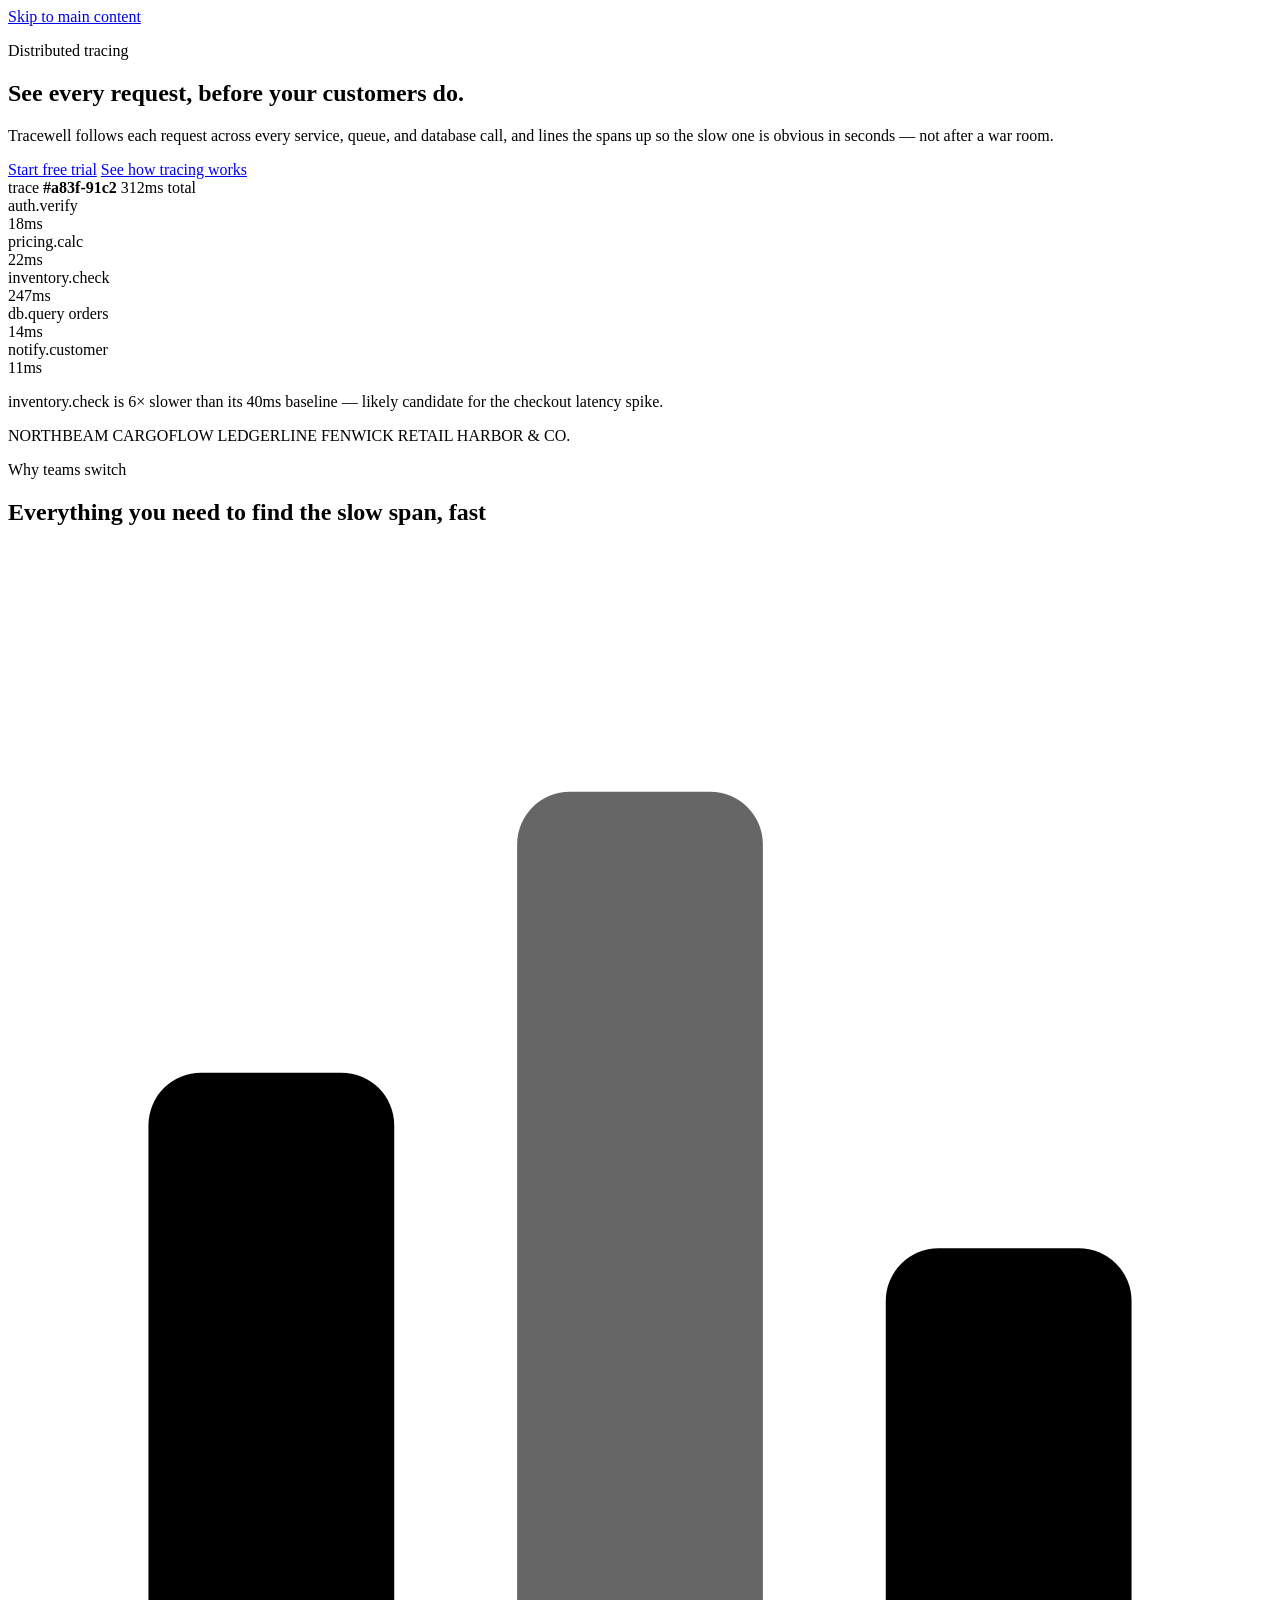
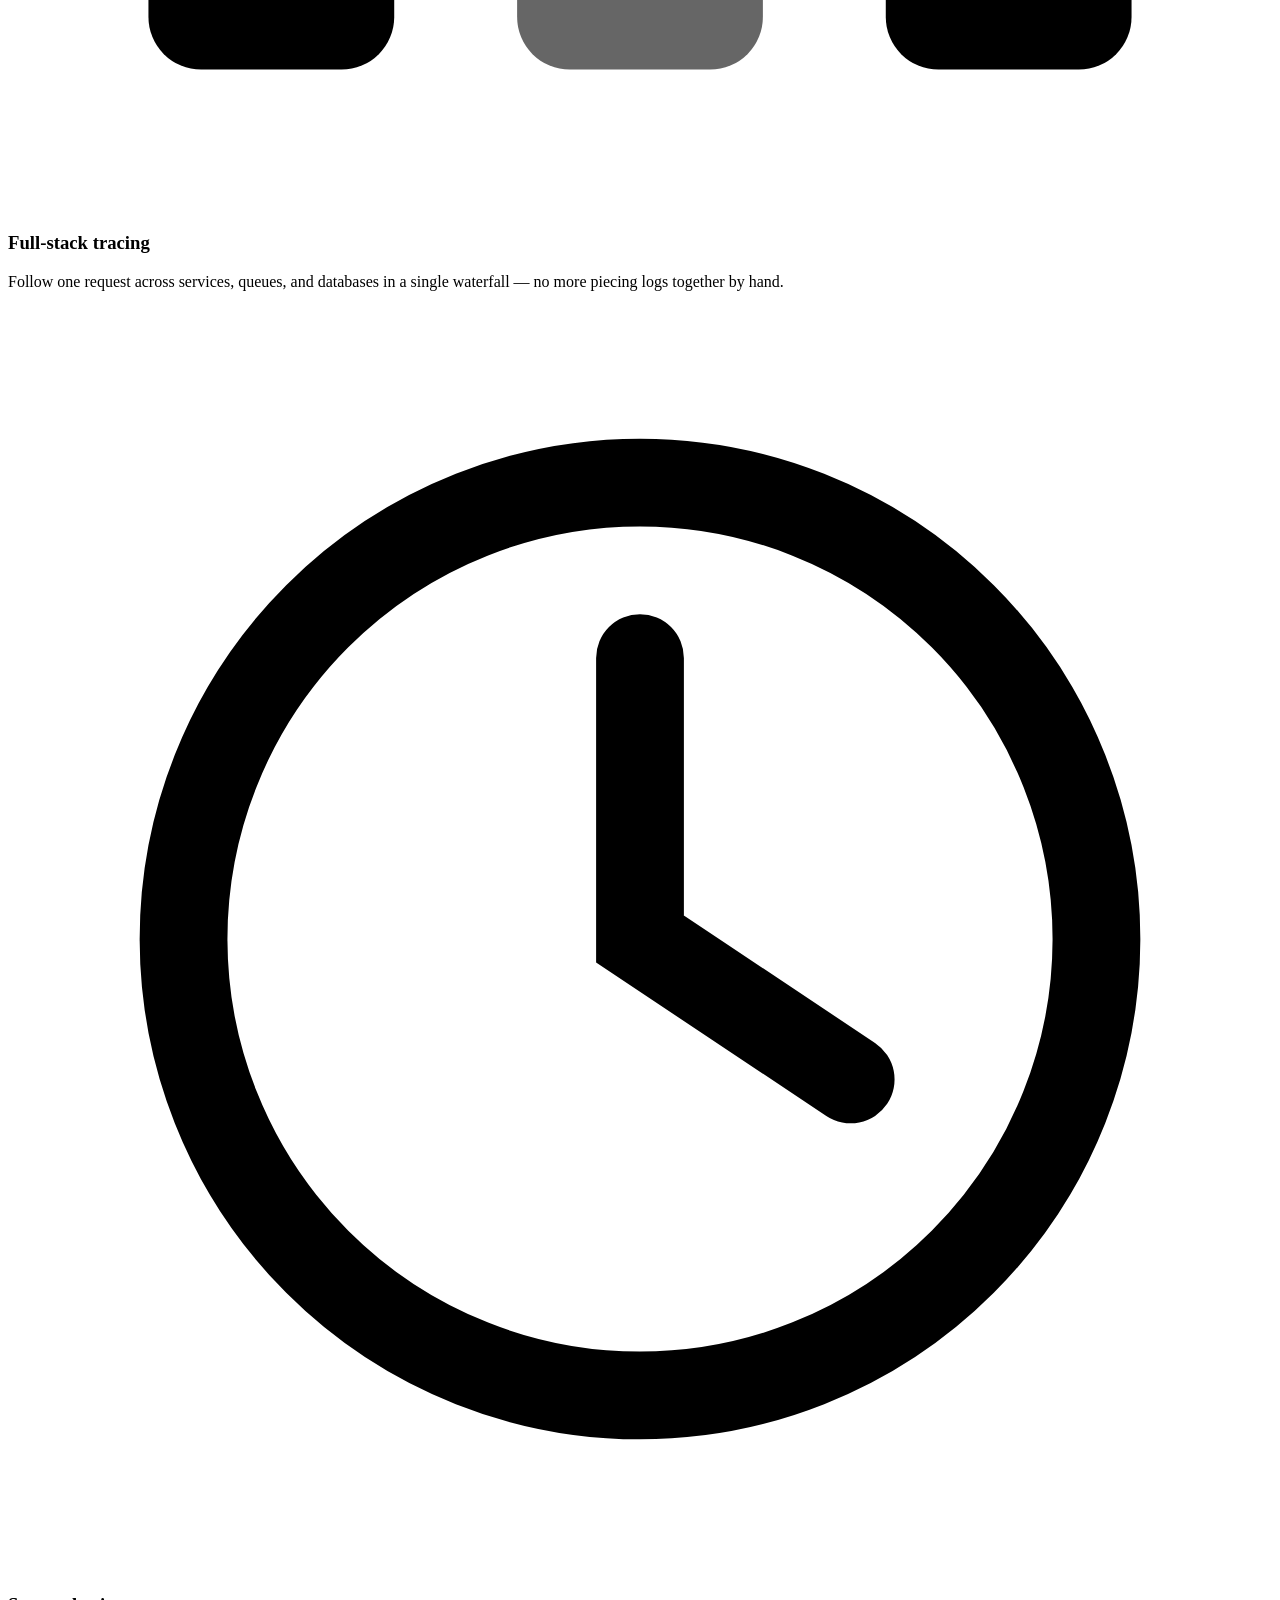
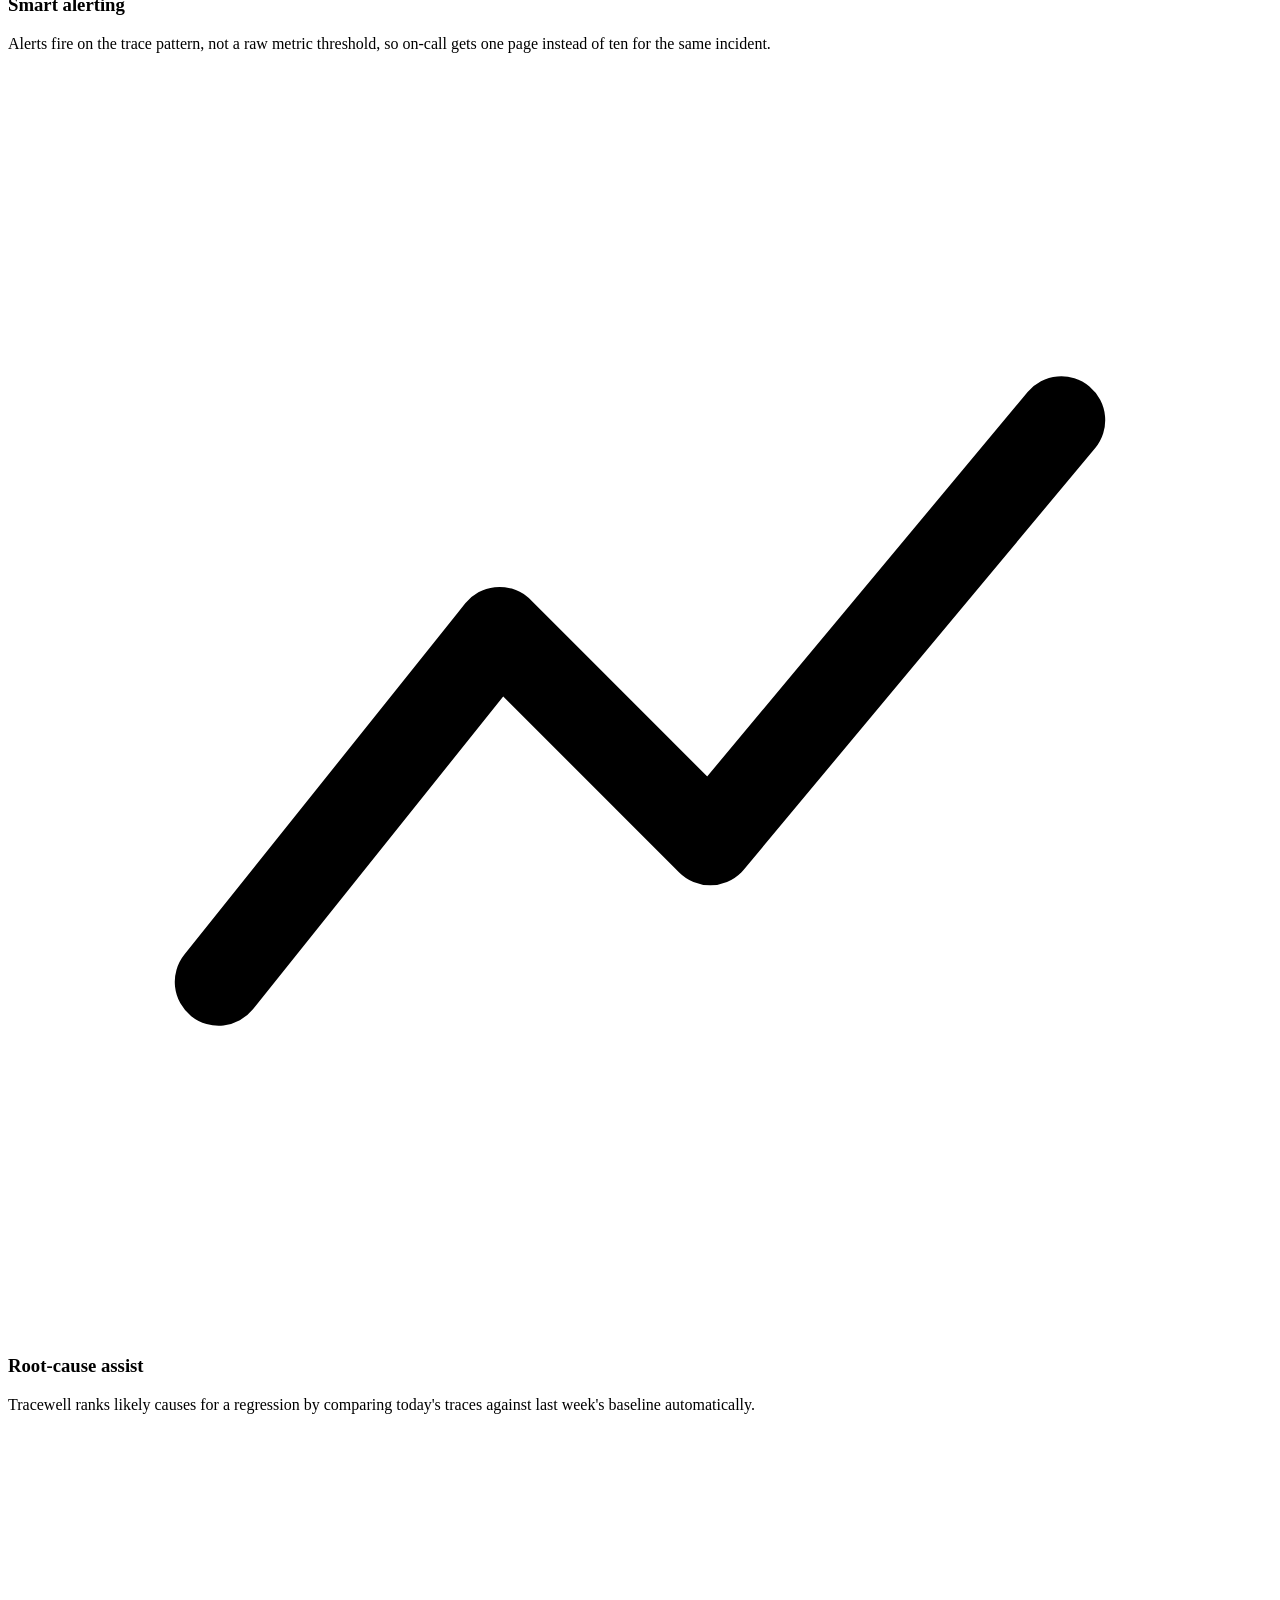
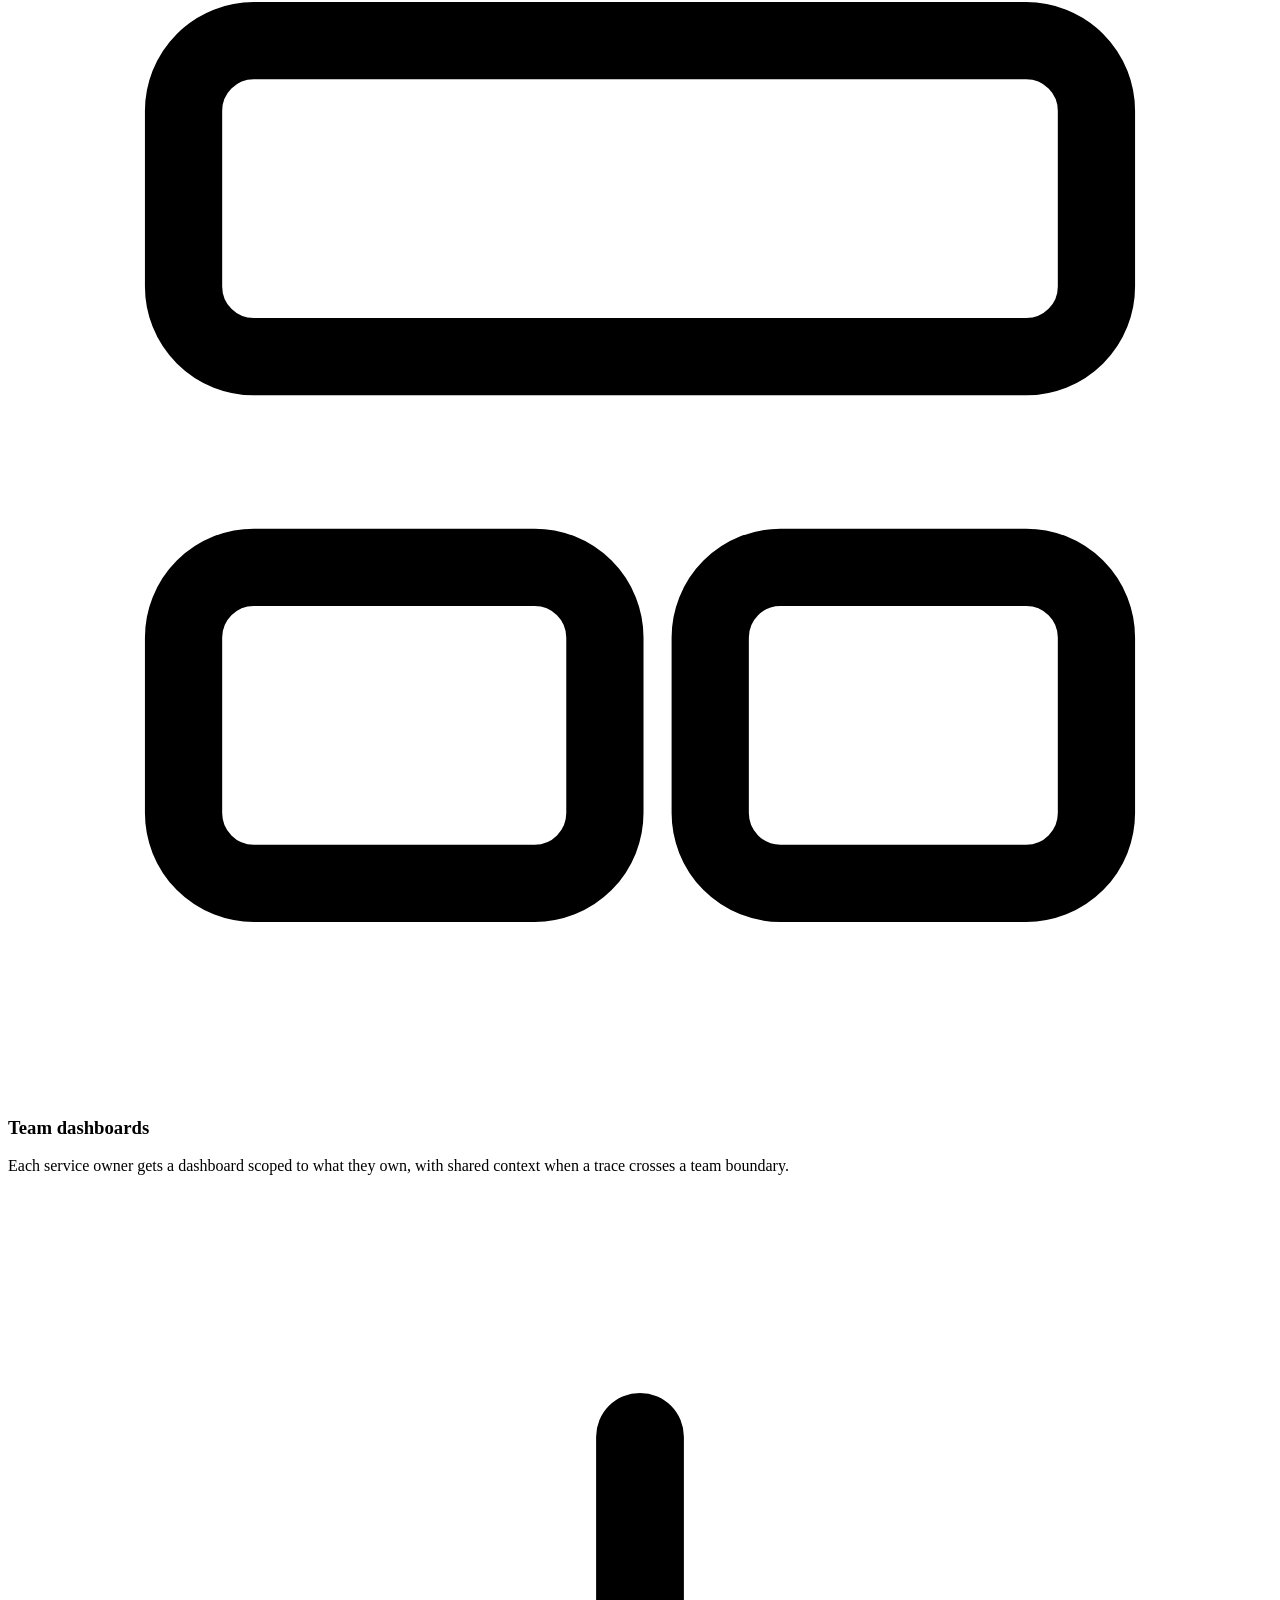
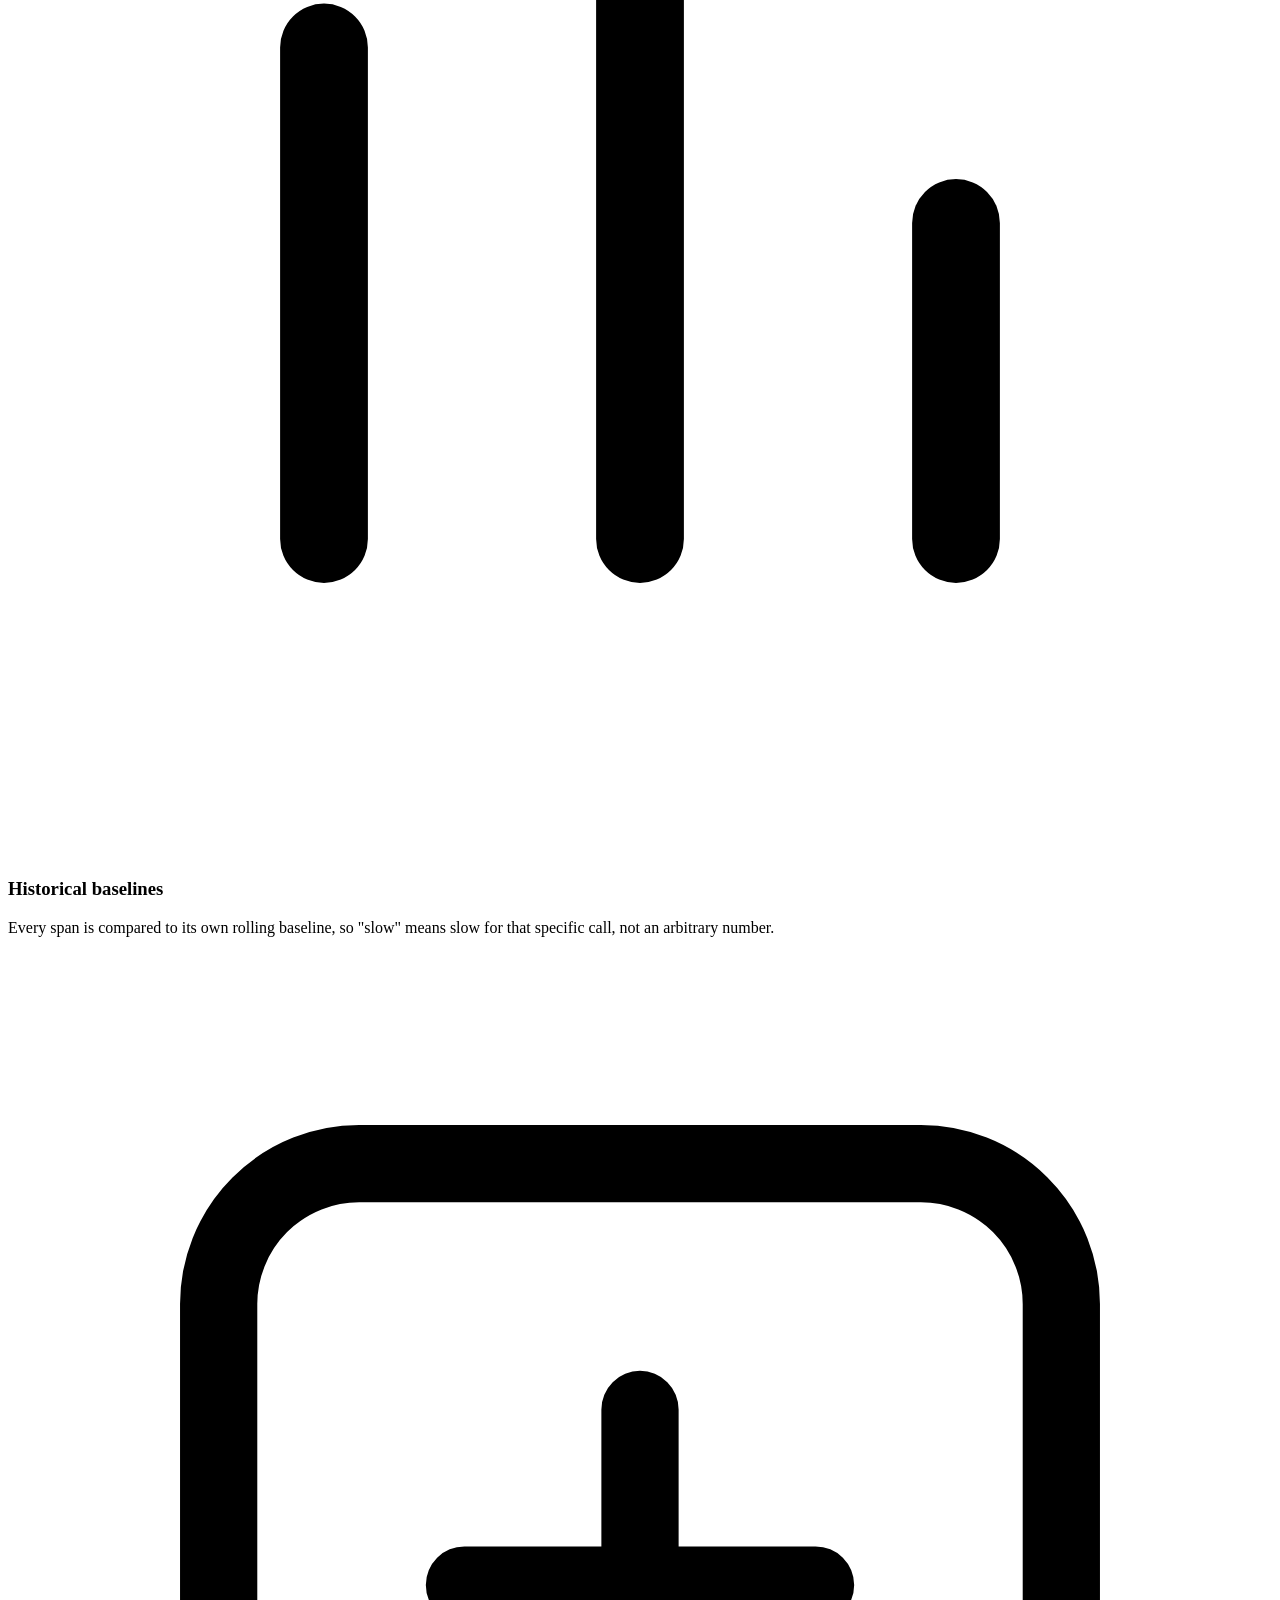
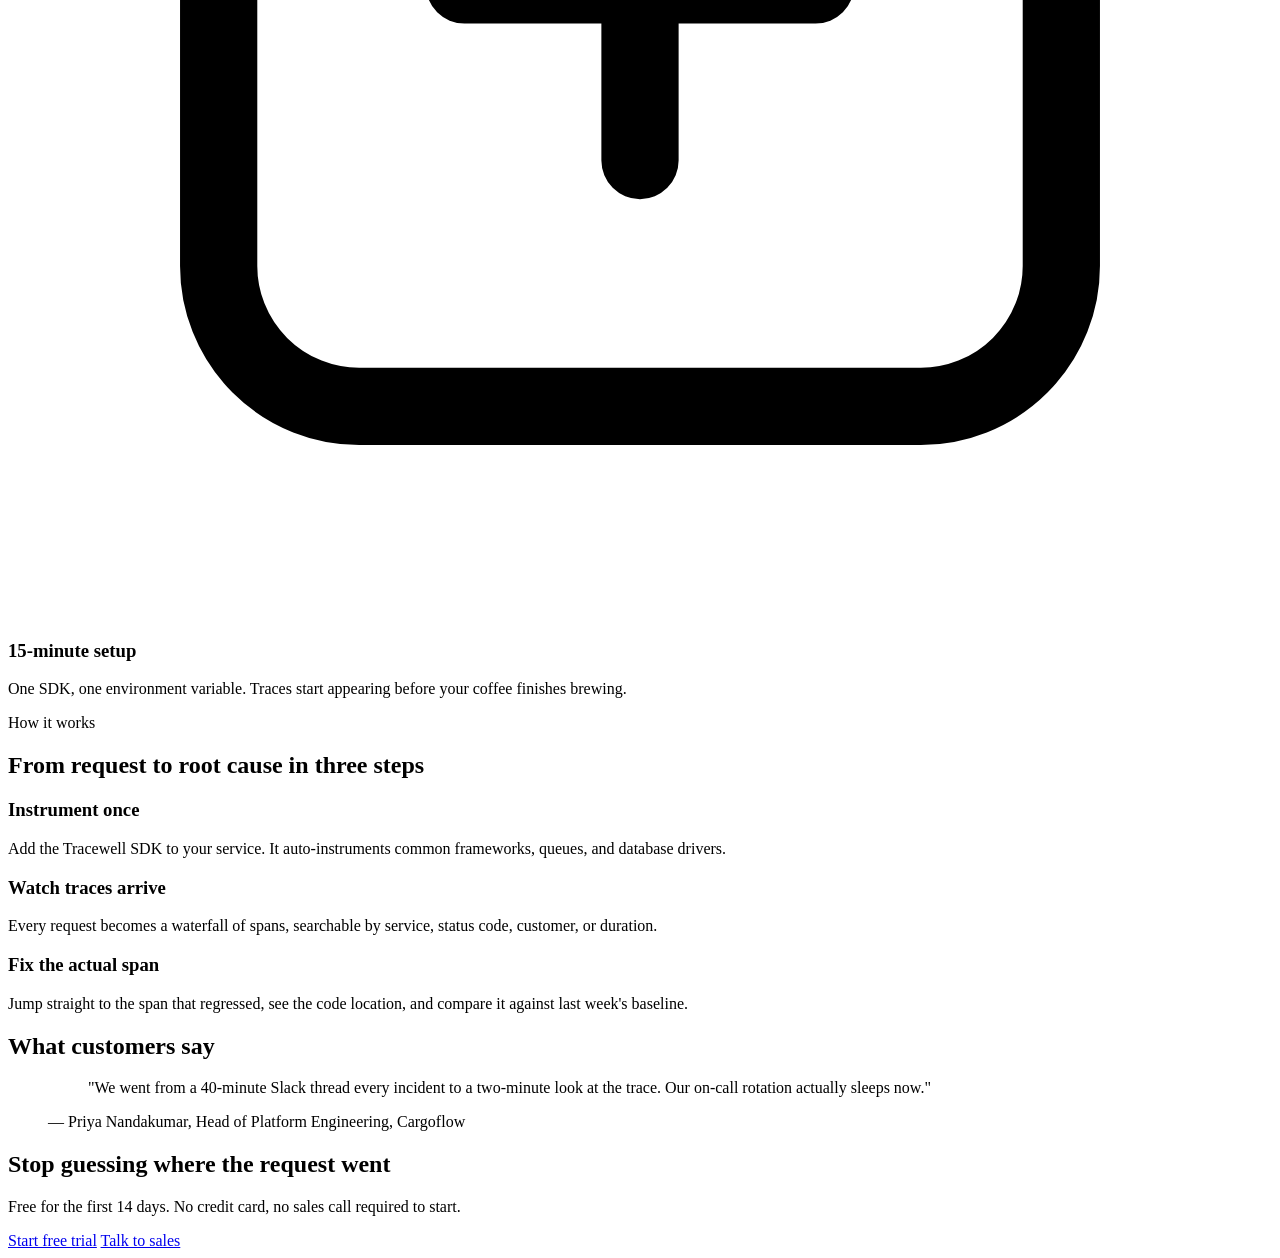
==== index.html @ ec026b96 "Add Tracewell marketing site via upload" ====
<!DOCTYPE html>
<html lang="en">
<head>
<meta charset="UTF-8">
<meta name="viewport" content="width=device-width, initial-scale=1">
<title>Tracewell — Distributed tracing for backend teams</title>
<meta name="description" content="Tracewell shows you exactly where a request slows down across every service, queue, and database — so on-call stays calm and customers never notice.">
<link rel="canonical" href="https://www.tracewell.example/index.html">
<link rel="icon" href="data:image/svg+xml,%3Csvg xmlns='http://www.w3.org/2000/svg' viewBox='0 0 28 28'%3E%3Crect width='28' height='28' rx='6' fill='%2314181B'/%3E%3Crect x='6' y='9' width='9' height='3' rx='1.5' fill='%230EA5A0'/%3E%3Crect x='6' y='14' width='16' height='3' rx='1.5' fill='%23F2A93B'/%3E%3Crect x='6' y='19' width='6' height='3' rx='1.5' fill='%230EA5A0'/%3E%3C/svg%3E">

<meta property="og:type" content="website">
<meta property="og:site_name" content="Tracewell">
<meta property="og:title" content="Tracewell — Distributed tracing for backend teams">
<meta property="og:description" content="See where every request slows down, across every service, in one waterfall view.">
<meta property="og:url" content="https://www.tracewell.example/index.html">
<meta name="twitter:card" content="summary_large_image">
<meta name="twitter:title" content="Tracewell — Distributed tracing for backend teams">
<meta name="twitter:description" content="See where every request slows down, across every service, in one waterfall view.">

<link rel="preconnect" href="https://fonts.googleapis.com">
<link rel="preconnect" href="https://fonts.gstatic.com" crossorigin>
<link href="https://fonts.googleapis.com/css2?family=IBM+Plex+Mono:wght@500&family=IBM+Plex+Sans:wght@400;500;600&family=Space+Grotesk:wght@500;600;700&display=swap" rel="stylesheet">
<link rel="stylesheet" href="assets/styles.css">

<script type="application/ld+json">
{
  "@context": "https://schema.org",
  "@type": "Organization",
  "name": "Tracewell, Inc.",
  "url": "https://www.tracewell.example/",
  "logo": "https://www.tracewell.example/assets/logo.png",
  "description": "Tracewell builds distributed tracing and observability tools for backend engineering teams.",
  "contactPoint": {
    "@type": "ContactPoint",
    "email": "hello@tracewell.example",
    "contactType": "sales"
  }
}
</script>
</head>
<body>
<a class="skip-link" href="#main">Skip to main content</a>
<site-header current="home"></site-header>

<main id="main">

  <section class="hero">
    <div class="container hero__grid">
      <div>
        <p class="eyebrow">Distributed tracing</p>
        <h1>See every request, before your customers do.</h1>
        <p class="hero__lede">Tracewell follows each request across every service, queue, and database call, and lines the spans up so the slow one is obvious in seconds — not after a war room.</p>
        <div class="hero__ctas">
          <a class="btn btn--primary" href="pricing.html">Start free trial</a>
          <a class="btn btn--ghost" href="product.html">See how tracing works</a>
        </div>
      </div>

      <div class="trace-panel" role="img" aria-label="Example request trace showing five spans; the inventory check span is highlighted as unusually slow at 247 milliseconds">
        <div class="trace-panel__head">
          <span>trace <strong>#a83f-91c2</strong></span>
          <span>312ms total</span>
        </div>

        <div class="trace-row">
          <span class="trace-row__name">auth.verify</span>
          <div class="trace-row__track"><div class="trace-row__bar" style="left:0%; width:12%;"></div></div>
          <span class="trace-row__ms">18ms</span>
        </div>
        <div class="trace-row">
          <span class="trace-row__name">pricing.calc</span>
          <div class="trace-row__track"><div class="trace-row__bar" style="left:12%; width:14%;"></div></div>
          <span class="trace-row__ms">22ms</span>
        </div>
        <div class="trace-row">
          <span class="trace-row__name">inventory.check</span>
          <div class="trace-row__track"><div class="trace-row__bar trace-row__bar--slow" style="left:26%; width:52%;"></div></div>
          <span class="trace-row__ms">247ms</span>
        </div>
        <div class="trace-row">
          <span class="trace-row__name">db.query orders</span>
          <div class="trace-row__track"><div class="trace-row__bar" style="left:80%; width:9%;"></div></div>
          <span class="trace-row__ms">14ms</span>
        </div>
        <div class="trace-row">
          <span class="trace-row__name">notify.customer</span>
          <div class="trace-row__track"><div class="trace-row__bar" style="left:90%; width:6%;"></div></div>
          <span class="trace-row__ms">11ms</span>
        </div>

        <p class="trace-panel__callout">inventory.check is 6&times; slower than its 40ms baseline — likely candidate for the checkout latency spike.</p>
      </div>
    </div>
  </section>

  <div class="container">
    <div class="logo-strip" aria-label="Companies that trust Tracewell">
      <span class="logo-strip__item">NORTHBEAM</span>
      <span class="logo-strip__item">CARGOFLOW</span>
      <span class="logo-strip__item">LEDGERLINE</span>
      <span class="logo-strip__item">FENWICK RETAIL</span>
      <span class="logo-strip__item">HARBOR &amp; CO.</span>
    </div>
  </div>

  <section aria-labelledby="features-heading">
    <div class="container">
      <div class="section-head">
        <p class="eyebrow">Why teams switch</p>
        <h2 id="features-heading">Everything you need to find the slow span, fast</h2>
      </div>
      <div class="feature-grid">
        <article class="feature-card">
          <svg class="feature-card__icon" viewBox="0 0 36 36" fill="none" aria-hidden="true"><rect x="4" y="15" width="7" height="17" rx="1.5" fill="currentColor"/><rect x="14.5" y="7" width="7" height="25" rx="1.5" fill="currentColor" opacity="0.6"/><rect x="25" y="20" width="7" height="12" rx="1.5" fill="currentColor"/></svg>
          <h3>Full-stack tracing</h3>
          <p>Follow one request across services, queues, and databases in a single waterfall — no more piecing logs together by hand.</p>
        </article>
        <article class="feature-card">
          <svg class="feature-card__icon" viewBox="0 0 36 36" fill="none" aria-hidden="true"><circle cx="18" cy="18" r="13" stroke="currentColor" stroke-width="2.5"/><path d="M18 10v8l6 4" stroke="currentColor" stroke-width="2.5" stroke-linecap="round"/></svg>
          <h3>Smart alerting</h3>
          <p>Alerts fire on the trace pattern, not a raw metric threshold, so on-call gets one page instead of ten for the same incident.</p>
        </article>
        <article class="feature-card">
          <svg class="feature-card__icon" viewBox="0 0 36 36" fill="none" aria-hidden="true"><path d="M6 26 14 16l6 6 10-12" stroke="currentColor" stroke-width="2.5" stroke-linecap="round" stroke-linejoin="round"/></svg>
          <h3>Root-cause assist</h3>
          <p>Tracewell ranks likely causes for a regression by comparing today's traces against last week's baseline automatically.</p>
        </article>
        <article class="feature-card">
          <svg class="feature-card__icon" viewBox="0 0 36 36" fill="none" aria-hidden="true"><rect x="5" y="6" width="26" height="9" rx="2" stroke="currentColor" stroke-width="2.2"/><rect x="5" y="21" width="12" height="9" rx="2" stroke="currentColor" stroke-width="2.2"/><rect x="20" y="21" width="11" height="9" rx="2" stroke="currentColor" stroke-width="2.2"/></svg>
          <h3>Team dashboards</h3>
          <p>Each service owner gets a dashboard scoped to what they own, with shared context when a trace crosses a team boundary.</p>
        </article>
        <article class="feature-card">
          <svg class="feature-card__icon" viewBox="0 0 36 36" fill="none" aria-hidden="true"><path d="M9 27V13M18 27V7M27 27v-9" stroke="currentColor" stroke-width="2.5" stroke-linecap="round"/></svg>
          <h3>Historical baselines</h3>
          <p>Every span is compared to its own rolling baseline, so "slow" means slow for that specific call, not an arbitrary number.</p>
        </article>
        <article class="feature-card">
          <svg class="feature-card__icon" viewBox="0 0 36 36" fill="none" aria-hidden="true"><rect x="6" y="6" width="24" height="24" rx="4" stroke="currentColor" stroke-width="2.2"/><path d="M13 18h10M18 13v10" stroke="currentColor" stroke-width="2.2" stroke-linecap="round"/></svg>
          <h3>15-minute setup</h3>
          <p>One SDK, one environment variable. Traces start appearing before your coffee finishes brewing.</p>
        </article>
      </div>
    </div>
  </section>

  <section aria-labelledby="how-heading">
    <div class="container">
      <div class="section-head section-head--center">
        <p class="eyebrow">How it works</p>
        <h2 id="how-heading">From request to root cause in three steps</h2>
      </div>
      <div class="steps">
        <div class="step">
          <h3>Instrument once</h3>
          <p>Add the Tracewell SDK to your service. It auto-instruments common frameworks, queues, and database drivers.</p>
        </div>
        <div class="step">
          <h3>Watch traces arrive</h3>
          <p>Every request becomes a waterfall of spans, searchable by service, status code, customer, or duration.</p>
        </div>
        <div class="step">
          <h3>Fix the actual span</h3>
          <p>Jump straight to the span that regressed, see the code location, and compare it against last week's baseline.</p>
        </div>
      </div>
    </div>
  </section>

  <section aria-labelledby="quote-heading">
    <div class="container">
      <h2 id="quote-heading" class="visually-hidden">What customers say</h2>
      <figure class="quote-block">
        <blockquote>
          <p>"We went from a 40-minute Slack thread every incident to a two-minute look at the trace. Our on-call rotation actually sleeps now."</p>
        </blockquote>
        <footer>— Priya Nandakumar, Head of Platform Engineering, Cargoflow</footer>
      </figure>
    </div>
  </section>

  <section aria-labelledby="cta-heading">
    <div class="container">
      <div class="cta-banner">
        <h2 id="cta-heading">Stop guessing where the request went</h2>
        <p>Free for the first 14 days. No credit card, no sales call required to start.</p>
        <div class="hero__ctas" style="justify-content:center;">
          <a class="btn btn--primary" href="pricing.html">Start free trial</a>
          <a class="btn btn--ghost" href="contact.html">Talk to sales</a>
        </div>
      </div>
    </div>
  </section>

</main>

<site-footer></site-footer>

<script src="assets/components.js"></script>
<script src="assets/main.js"></script>
</body>
</html>
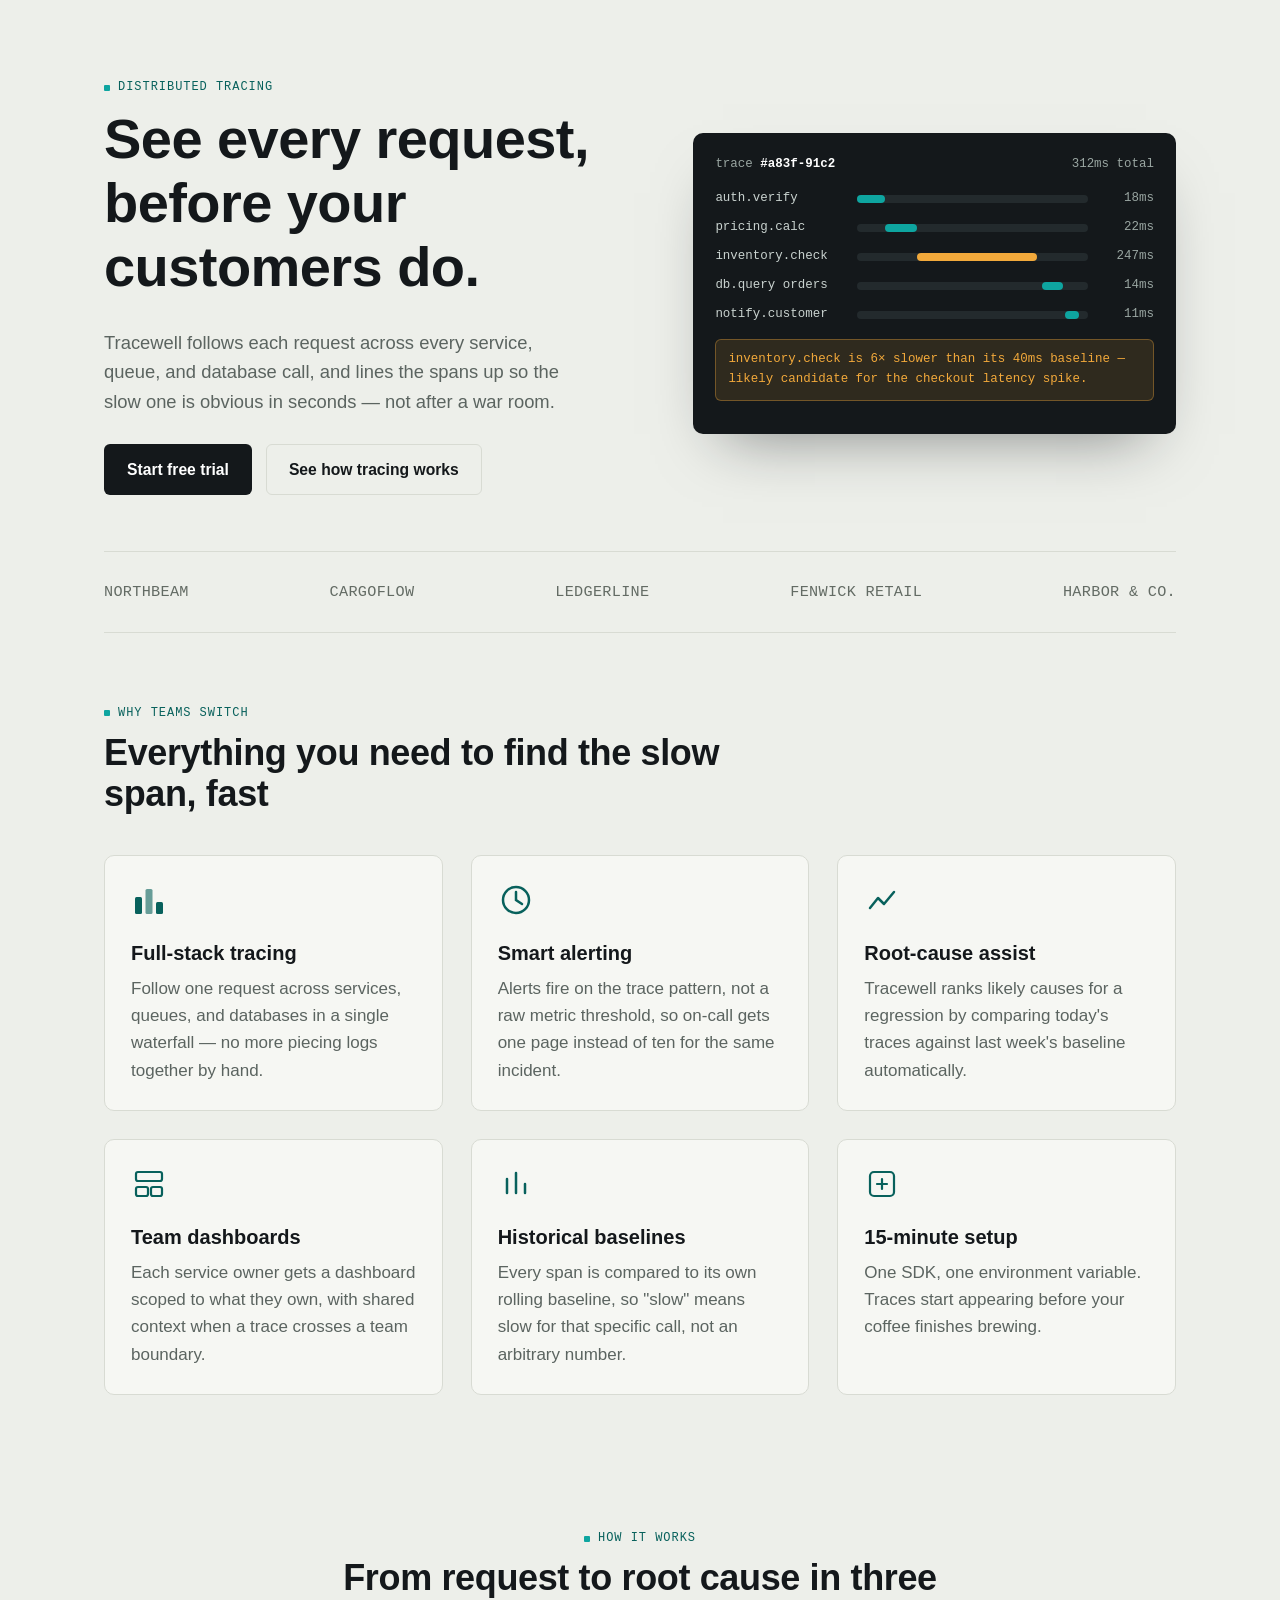
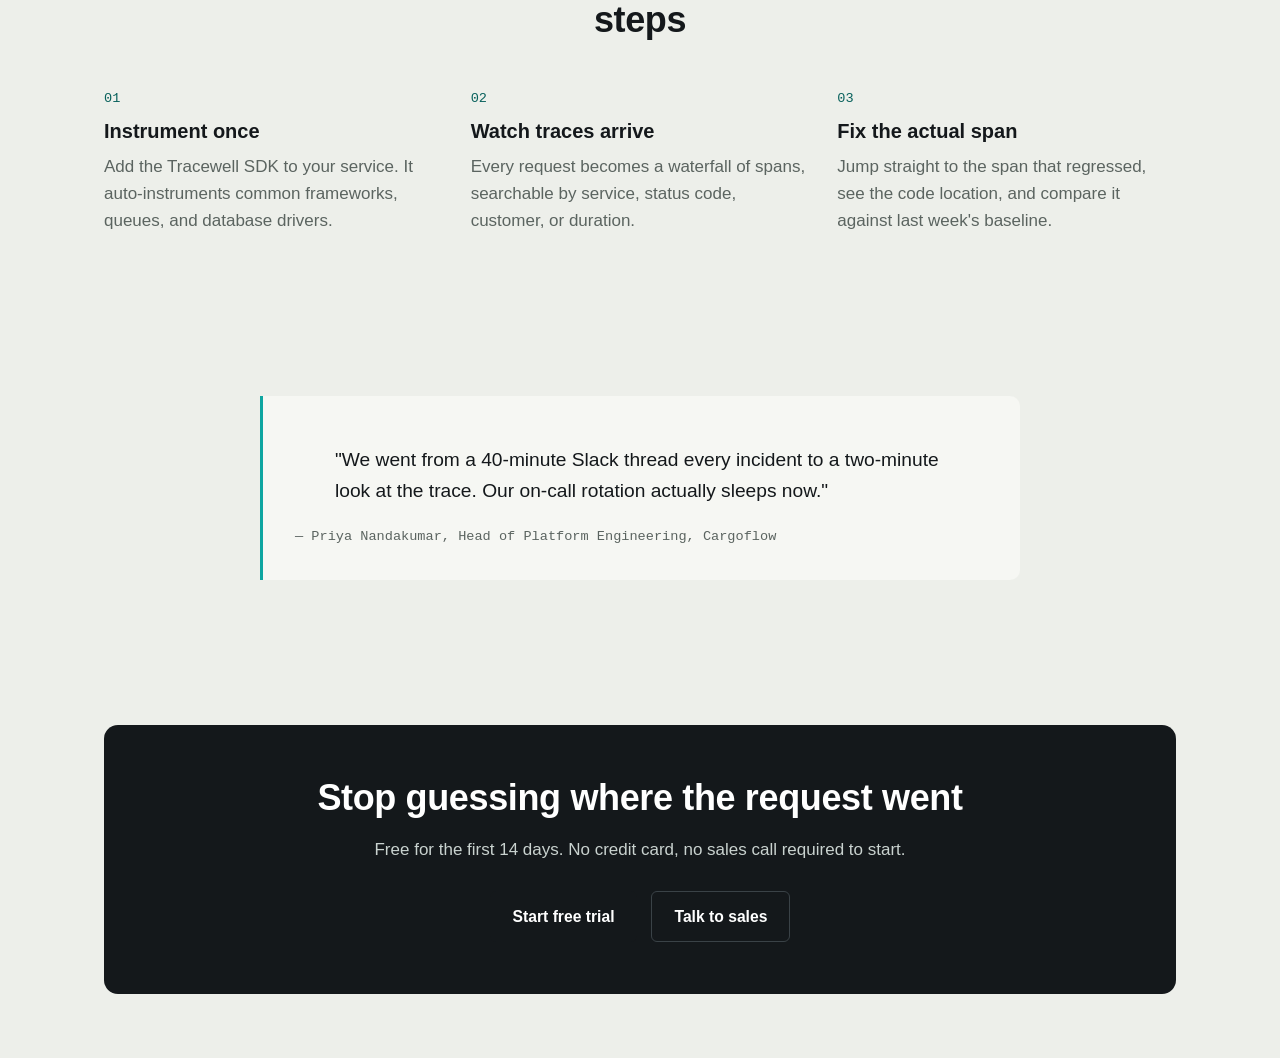
==== commit dc21a914: "Update index.html" ====
--- a/index.html
+++ b/index.html
@@ -20,7 +20,7 @@
 <link rel="preconnect" href="https://fonts.googleapis.com">
 <link rel="preconnect" href="https://fonts.gstatic.com" crossorigin>
 <link href="https://fonts.googleapis.com/css2?family=IBM+Plex+Mono:wght@500&family=IBM+Plex+Sans:wght@400;500;600&family=Space+Grotesk:wght@500;600;700&display=swap" rel="stylesheet">
-<link rel="stylesheet" href="assets/styles.css">
+<link rel="stylesheet" href="styles.css">
 
 <script type="application/ld+json">
 {
--- a/styles.css
+++ b/styles.css
@@ -0,0 +1,262 @@
+/* =========================================================
+   Tracewell — design tokens
+   Palette: sage-paper background, ink text, teal signal accent,
+   amber used only inside the trace diagram to mark a slow span.
+   ========================================================= */
+:root {
+  --paper: #edefea;
+  --paper-raised: #f6f7f3;
+  --ink: #14181b;
+  --slate: #5b6460;
+  --slate-light: #636b64;
+  --line: #d8dbd3;
+  --signal: #0ea5a0;
+  --signal-dark: #08615c;
+  --amber: #f2a93b;
+  --white: #ffffff;
+
+  --font-display: "Space Grotesk", "Helvetica Neue", Arial, sans-serif;
+  --font-body: "IBM Plex Sans", "Helvetica Neue", Arial, sans-serif;
+  --font-mono: "IBM Plex Mono", ui-monospace, Menlo, Consolas, monospace;
+
+  --container: 1120px;
+  --radius: 6px;
+  --focus: 3px solid var(--signal-dark);
+}
+
+* { box-sizing: border-box; }
+html { scroll-behavior: smooth; }
+@media (prefers-reduced-motion: reduce) {
+  html { scroll-behavior: auto; }
+  *, *::before, *::after { animation-duration: 0.001ms !important; animation-iteration-count: 1 !important; transition-duration: 0.001ms !important; }
+}
+
+body {
+  margin: 0;
+  background: var(--paper);
+  color: var(--ink);
+  font-family: var(--font-body);
+  font-size: 1.0625rem;
+  line-height: 1.6;
+  -webkit-font-smoothing: antialiased;
+}
+
+img { max-width: 100%; display: block; }
+
+h1, h2, h3, h4 { font-family: var(--font-display); line-height: 1.15; margin: 0 0 0.5em; color: var(--ink); font-weight: 600; }
+h1 { font-size: clamp(2.25rem, 4vw + 1rem, 3.5rem); letter-spacing: -0.01em; }
+h2 { font-size: clamp(1.6rem, 2vw + 1rem, 2.25rem); letter-spacing: -0.01em; }
+h3 { font-size: 1.25rem; }
+p { margin: 0 0 1em; color: var(--slate); }
+a { color: var(--signal-dark); }
+a:focus-visible, button:focus-visible, input:focus-visible, textarea:focus-visible, summary:focus-visible {
+  outline: var(--focus); outline-offset: 2px;
+}
+
+.container { max-width: var(--container); margin-inline: auto; padding-inline: 24px; }
+.eyebrow {
+  font-family: var(--font-mono);
+  font-size: 0.75rem;
+  letter-spacing: 0.08em;
+  text-transform: uppercase;
+  color: var(--signal-dark);
+  display: inline-flex;
+  align-items: center;
+  gap: 8px;
+  margin-bottom: 0.75em;
+}
+.eyebrow::before { content: ""; width: 6px; height: 6px; background: var(--signal); border-radius: 1px; display: inline-block; }
+
+/* Skip link */
+.skip-link {
+  position: absolute; left: -9999px; top: 0; z-index: 100;
+  background: var(--ink); color: var(--white); padding: 12px 18px;
+  font-family: var(--font-mono); font-size: 0.9rem; border-radius: 0 0 6px 0;
+}
+.skip-link:focus { left: 0; }
+
+/* ---------- Header / nav (rendered by <site-header>) ---------- */
+site-header { display: block; position: sticky; top: 0; z-index: 50; }
+.site-header {
+  background: rgba(237, 239, 234, 0.92);
+  backdrop-filter: saturate(140%) blur(6px);
+  border-bottom: 1px solid var(--line);
+}
+.site-header__bar { display: flex; align-items: center; justify-content: space-between; padding-block: 16px; }
+.brand { display: flex; align-items: center; gap: 10px; font-family: var(--font-display); font-weight: 700; font-size: 1.15rem; text-decoration: none; color: var(--ink); }
+.brand__mark { width: 28px; height: 28px; flex: none; }
+.brand:focus-visible { outline: var(--focus); outline-offset: 4px; }
+
+.nav-toggle {
+  display: none;
+  background: none; border: 1px solid var(--line); border-radius: var(--radius);
+  width: 40px; height: 40px; align-items: center; justify-content: center; cursor: pointer;
+}
+.nav-toggle svg { pointer-events: none; }
+
+.primary-nav__list { list-style: none; display: flex; gap: 28px; margin: 0; padding: 0; }
+.primary-nav__list a {
+  text-decoration: none; color: var(--ink); font-weight: 500; font-size: 0.98rem;
+  padding-bottom: 4px; border-bottom: 2px solid transparent;
+}
+.primary-nav__list a:hover { border-bottom-color: var(--signal); }
+.primary-nav__list a[aria-current="page"] { color: var(--signal-dark); border-bottom-color: var(--signal-dark); }
+
+.site-header__actions { display: flex; align-items: center; gap: 20px; }
+
+@media (max-width: 760px) {
+  .nav-toggle { display: inline-flex; }
+  .primary-nav { position: absolute; left: 0; right: 0; top: 100%; background: var(--paper); border-bottom: 1px solid var(--line); }
+  .primary-nav[data-open="false"] { display: none; }
+  .primary-nav__list { flex-direction: column; gap: 0; padding: 8px 24px 20px; }
+  .primary-nav__list a { display: block; padding: 12px 0; border-bottom: 1px solid var(--line); }
+  .site-header__actions .btn--ghost { display: none; }
+}
+
+/* ---------- Buttons ---------- */
+.btn {
+  display: inline-flex; align-items: center; justify-content: center; gap: 8px;
+  font-family: var(--font-body); font-weight: 600; font-size: 0.98rem;
+  padding: 12px 22px; border-radius: var(--radius); border: 1px solid transparent;
+  text-decoration: none; cursor: pointer; transition: transform 0.15s ease, background 0.15s ease;
+}
+.btn--primary { background: var(--ink); color: var(--white); }
+.btn--primary:hover { background: var(--signal-dark); }
+.btn--ghost { background: transparent; color: var(--ink); border-color: var(--line); }
+.btn--ghost:hover { border-color: var(--slate); }
+.btn--small { padding: 8px 16px; font-size: 0.88rem; }
+
+/* ---------- Hero ---------- */
+.hero { padding-block: 72px 56px; }
+.hero__grid { display: grid; grid-template-columns: 1.05fr 0.95fr; gap: 56px; align-items: center; }
+.hero__lede { font-size: 1.15rem; max-width: 46ch; }
+.hero__ctas { display: flex; gap: 14px; margin-top: 28px; flex-wrap: wrap; }
+@media (max-width: 860px) { .hero__grid { grid-template-columns: 1fr; } }
+
+/* ---------- Trace waterfall (signature element) ---------- */
+.trace-panel {
+  background: var(--ink); color: var(--white); border-radius: 10px;
+  padding: 22px 22px 20px; font-family: var(--font-mono);
+  box-shadow: 0 30px 60px -30px rgba(20, 24, 27, 0.5);
+}
+.trace-panel__head { display: flex; justify-content: space-between; align-items: baseline; margin-bottom: 14px; font-size: 0.78rem; color: #9aa6a2; }
+.trace-panel__head strong { color: var(--white); font-weight: 600; }
+.trace-row { display: grid; grid-template-columns: 132px 1fr 56px; align-items: center; gap: 10px; margin-block: 9px; font-size: 0.78rem; }
+.trace-row__name { color: #c9d2cf; white-space: nowrap; overflow: hidden; text-overflow: ellipsis; }
+.trace-row__track { position: relative; height: 8px; background: #232a2d; border-radius: 4px; }
+.trace-row__bar { position: absolute; top: 0; bottom: 0; border-radius: 4px; background: var(--signal); }
+.trace-row__bar--slow { background: var(--amber); }
+.trace-row__ms { text-align: right; color: #9aa6a2; }
+.trace-panel__callout {
+  margin-top: 14px; padding: 10px 12px; background: rgba(242, 169, 59, 0.12);
+  border: 1px solid rgba(242, 169, 59, 0.35); border-radius: 6px; font-size: 0.78rem; color: var(--amber);
+}
+
+/* Thin ruler-tick divider, echoes the trace timeline motif */
+.tick-divider { display: flex; align-items: center; gap: 6px; margin-block: 8px 28px; }
+.tick-divider span { width: 1px; height: 10px; background: var(--line); }
+.tick-divider span:nth-child(5n) { height: 16px; background: var(--slate-light); }
+
+/* ---------- Sections ---------- */
+section { padding-block: 64px; }
+.section-head { max-width: 640px; margin-bottom: 40px; }
+.section-head--center { margin-inline: auto; text-align: center; }
+
+.logo-strip { display: flex; flex-wrap: wrap; gap: 32px 44px; align-items: center; justify-content: space-between; padding-block: 28px; border-top: 1px solid var(--line); border-bottom: 1px solid var(--line); }
+.logo-strip__item { font-family: var(--font-mono); font-size: 0.95rem; color: var(--slate-light); letter-spacing: 0.02em; }
+
+.feature-grid { display: grid; grid-template-columns: repeat(3, 1fr); gap: 28px; }
+@media (max-width: 900px) { .feature-grid { grid-template-columns: 1fr 1fr; } }
+@media (max-width: 620px) { .feature-grid { grid-template-columns: 1fr; } }
+.feature-card { background: var(--paper-raised); border: 1px solid var(--line); border-radius: 10px; padding: 26px; }
+.feature-card__icon { width: 36px; height: 36px; margin-bottom: 16px; color: var(--signal-dark); }
+.feature-card p:last-child { margin-bottom: 0; }
+
+.steps { counter-reset: step; display: grid; grid-template-columns: repeat(3, 1fr); gap: 28px; }
+@media (max-width: 760px) { .steps { grid-template-columns: 1fr; } }
+.step { position: relative; padding-top: 8px; }
+.step::before {
+  counter-increment: step; content: counter(step, decimal-leading-zero);
+  font-family: var(--font-mono); font-size: 0.85rem; color: var(--signal-dark);
+  display: block; margin-bottom: 10px;
+}
+
+.quote-block { background: var(--paper-raised); border-left: 3px solid var(--signal); border-radius: 0 10px 10px 0; padding: 32px; max-width: 760px; margin-inline: auto; }
+.quote-block p { font-size: 1.2rem; color: var(--ink); font-family: var(--font-display); font-weight: 500; }
+.quote-block footer { font-family: var(--font-mono); font-size: 0.85rem; color: var(--slate); }
+
+.cta-banner { background: var(--ink); border-radius: 14px; padding: 52px 40px; text-align: center; }
+.cta-banner h2, .cta-banner p { color: var(--white); }
+.cta-banner p { color: #c9d2cf; }
+.cta-banner .btn--ghost { color: var(--white); border-color: #3a4247; }
+
+/* ---------- Pricing ---------- */
+.pricing-grid { display: grid; grid-template-columns: repeat(3, 1fr); gap: 24px; align-items: stretch; }
+@media (max-width: 900px) { .pricing-grid { grid-template-columns: 1fr; } }
+.price-card { background: var(--paper-raised); border: 1px solid var(--line); border-radius: 10px; padding: 30px; display: flex; flex-direction: column; }
+.price-card--featured { border-color: var(--signal-dark); box-shadow: 0 20px 40px -28px rgba(14, 165, 160, 0.5); }
+.price-card__amount { font-family: var(--font-display); font-size: 2.4rem; font-weight: 700; margin-block: 4px 0; }
+.price-card__period { font-family: var(--font-mono); font-size: 0.85rem; color: var(--slate); }
+.price-card__list { list-style: none; padding: 0; margin: 24px 0; flex: 1; }
+.price-card__list li { padding-block: 8px; border-top: 1px solid var(--line); font-size: 0.95rem; display: flex; gap: 10px; }
+.price-card__list li:first-child { border-top: none; }
+.price-card__list svg { flex: none; color: var(--signal-dark); margin-top: 3px; }
+
+.compare-table { width: 100%; border-collapse: collapse; margin-top: 8px; }
+.compare-table caption { text-align: left; font-family: var(--font-mono); font-size: 0.85rem; color: var(--slate); margin-bottom: 12px; }
+.compare-table th, .compare-table td { text-align: left; padding: 14px 16px; border-bottom: 1px solid var(--line); font-size: 0.95rem; }
+.compare-table thead th { font-family: var(--font-mono); font-size: 0.8rem; text-transform: uppercase; letter-spacing: 0.04em; color: var(--slate); }
+.compare-table tbody th { font-weight: 500; }
+.compare-table td[data-yes] { color: var(--signal-dark); font-weight: 600; }
+
+/* ---------- FAQ ---------- */
+.faq-list { max-width: 780px; margin-inline: auto; }
+.faq-item { border-bottom: 1px solid var(--line); }
+.faq-item summary {
+  cursor: pointer; list-style: none; padding: 20px 0; font-weight: 600; font-family: var(--font-display);
+  display: flex; align-items: center; justify-content: space-between; gap: 16px;
+}
+.faq-item summary::-webkit-details-marker { display: none; }
+.faq-item summary .icon { flex: none; transition: transform 0.2s ease; color: var(--signal-dark); }
+.faq-item[open] summary .icon { transform: rotate(45deg); }
+.faq-item p { padding-bottom: 20px; margin: 0; max-width: 65ch; }
+
+/* ---------- Forms ---------- */
+.form-grid { display: grid; grid-template-columns: 1fr 1fr; gap: 20px; }
+@media (max-width: 700px) { .form-grid { grid-template-columns: 1fr; } }
+.field { display: flex; flex-direction: column; gap: 6px; margin-bottom: 20px; }
+.field--full { grid-column: 1 / -1; }
+.field label { font-size: 0.9rem; font-weight: 600; }
+.field .hint { font-size: 0.8rem; color: var(--slate-light); font-weight: 400; }
+.field input, .field textarea, .field select {
+  font: inherit; padding: 12px 14px; border-radius: var(--radius); border: 1px solid var(--line);
+  background: var(--white); color: var(--ink);
+}
+.field input:invalid[data-touched="true"], .field textarea:invalid[data-touched="true"] { border-color: #c0503b; }
+.error-text { color: #c0503b; font-size: 0.82rem; min-height: 1.1em; }
+.form-status { padding: 14px 16px; border-radius: var(--radius); background: rgba(14, 165, 160, 0.12); border: 1px solid rgba(14, 165, 160, 0.35); font-size: 0.92rem; display: none; }
+.form-status[data-visible="true"] { display: block; }
+
+.contact-grid { display: grid; grid-template-columns: 1.2fr 0.8fr; gap: 48px; }
+@media (max-width: 860px) { .contact-grid { grid-template-columns: 1fr; } }
+.contact-info dl { display: grid; grid-template-columns: auto 1fr; gap: 10px 16px; font-size: 0.95rem; }
+.contact-info dt { font-family: var(--font-mono); color: var(--slate-light); font-size: 0.8rem; text-transform: uppercase; letter-spacing: 0.04em; padding-top: 3px; }
+.contact-info dd { margin: 0; }
+
+/* ---------- Footer ---------- */
+.site-footer { border-top: 1px solid var(--line); padding-block: 48px 28px; margin-top: 40px; }
+.site-footer__grid { display: grid; grid-template-columns: 1.4fr 1fr 1fr 1fr; gap: 32px; }
+@media (max-width: 760px) { .site-footer__grid { grid-template-columns: 1fr 1fr; } }
+.site-footer h2 { font-size: 0.85rem; font-family: var(--font-mono); text-transform: uppercase; letter-spacing: 0.04em; color: var(--slate); margin-bottom: 14px; }
+.site-footer ul { list-style: none; padding: 0; margin: 0; display: flex; flex-direction: column; gap: 10px; }
+.site-footer a { color: var(--slate); text-decoration: none; font-size: 0.92rem; }
+.site-footer a:hover { color: var(--ink); }
+.site-footer__bottom {
+  margin-top: 40px; padding-top: 20px; border-top: 1px solid var(--line);
+  display: flex; flex-wrap: wrap; gap: 12px 24px; justify-content: space-between;
+  font-size: 0.82rem; color: var(--slate-light);
+}
+.site-footer__credit a { color: var(--slate-light); text-decoration: underline; }
+
+/* ---------- Visually hidden util ---------- */
+.visually-hidden { position: absolute; width: 1px; height: 1px; padding: 0; margin: -1px; overflow: hidden; clip: rect(0,0,0,0); white-space: nowrap; border: 0; }
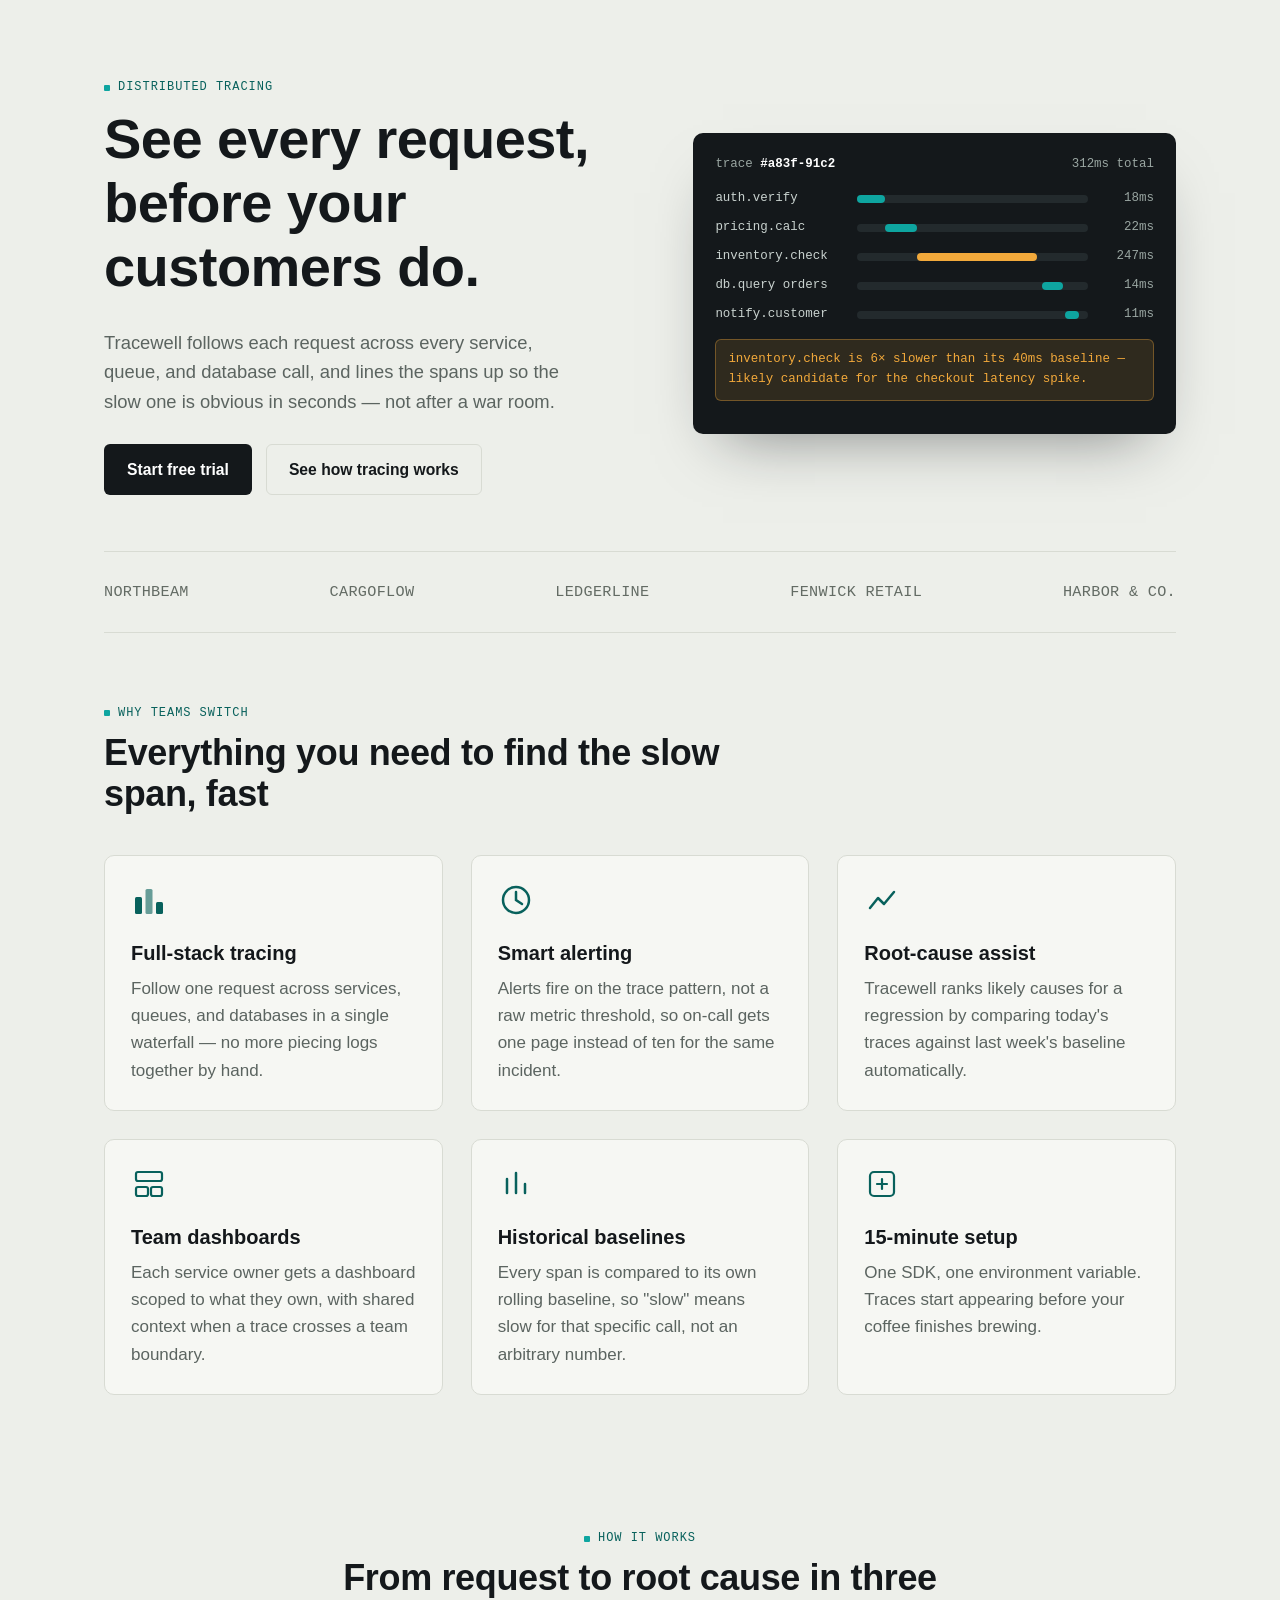
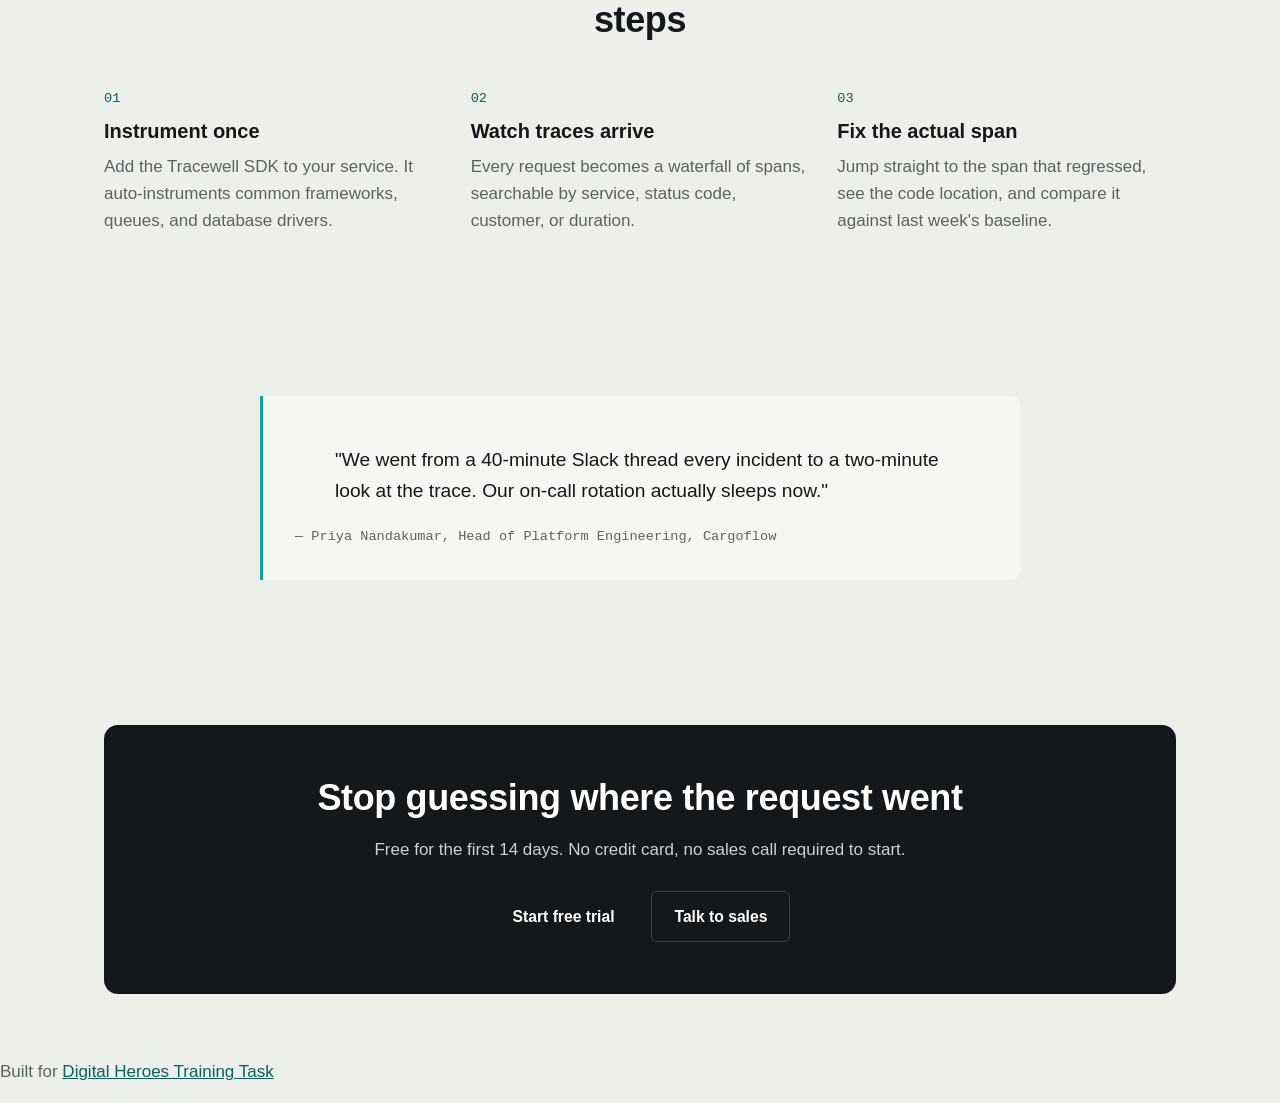
==== commit d62f06d4: "Update index.html" ====
--- a/index.html
+++ b/index.html
@@ -5,14 +5,14 @@
 <meta name="viewport" content="width=device-width, initial-scale=1">
 <title>Tracewell — Distributed tracing for backend teams</title>
 <meta name="description" content="Tracewell shows you exactly where a request slows down across every service, queue, and database — so on-call stays calm and customers never notice.">
-<link rel="canonical" href="https://www.tracewell.example/index.html">
+<link rel="canonical" href="https://tracewellmarketingsite.netlify.app/index.html">
 <link rel="icon" href="data:image/svg+xml,%3Csvg xmlns='http://www.w3.org/2000/svg' viewBox='0 0 28 28'%3E%3Crect width='28' height='28' rx='6' fill='%2314181B'/%3E%3Crect x='6' y='9' width='9' height='3' rx='1.5' fill='%230EA5A0'/%3E%3Crect x='6' y='14' width='16' height='3' rx='1.5' fill='%23F2A93B'/%3E%3Crect x='6' y='19' width='6' height='3' rx='1.5' fill='%230EA5A0'/%3E%3C/svg%3E">
 
 <meta property="og:type" content="website">
 <meta property="og:site_name" content="Tracewell">
 <meta property="og:title" content="Tracewell — Distributed tracing for backend teams">
 <meta property="og:description" content="See where every request slows down, across every service, in one waterfall view.">
-<meta property="og:url" content="https://www.tracewell.example/index.html">
+<meta property="og:url" content="https://tracewellmarketingsite.netlify.app/index.html">
 <meta name="twitter:card" content="summary_large_image">
 <meta name="twitter:title" content="Tracewell — Distributed tracing for backend teams">
 <meta name="twitter:description" content="See where every request slows down, across every service, in one waterfall view.">
@@ -27,8 +27,8 @@
   "@context": "https://schema.org",
   "@type": "Organization",
   "name": "Tracewell, Inc.",
-  "url": "https://www.tracewell.example/",
-  "logo": "https://www.tracewell.example/assets/logo.png",
+  "url": "https://tracewellmarketingsite.netlify.app/",
+  "logo": "https://tracewellmarketingsite.netlify.app/assets/logo.png",
   "description": "Tracewell builds distributed tracing and observability tools for backend engineering teams.",
   "contactPoint": {
     "@type": "ContactPoint",
@@ -199,4 +199,12 @@
 <script src="assets/components.js"></script>
 <script src="assets/main.js"></script>
 </body>
+  <footer>
+  <p>
+    Built for
+    <a href="https://digitalheroesco.com" target="_blank">
+      Digital Heroes Training Task
+    </a>
+  </p>
+</footer>
 </html>
